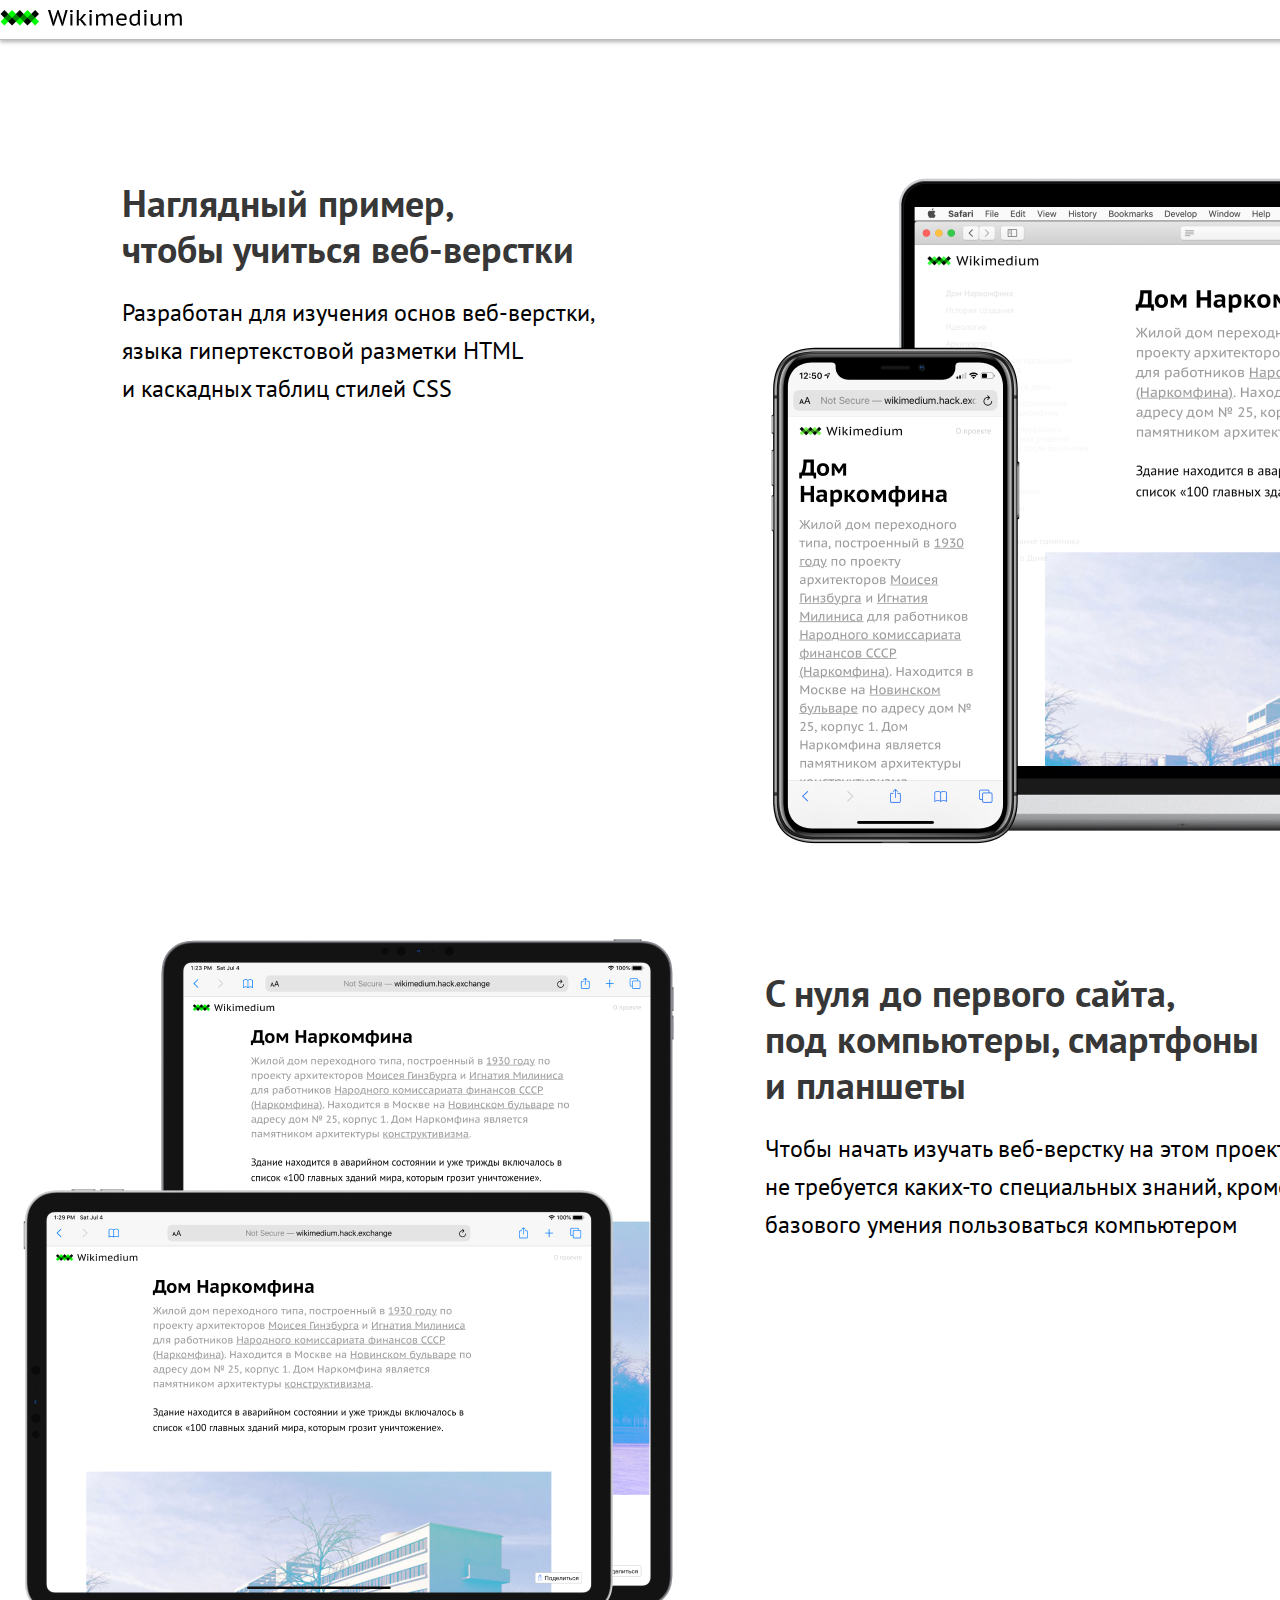
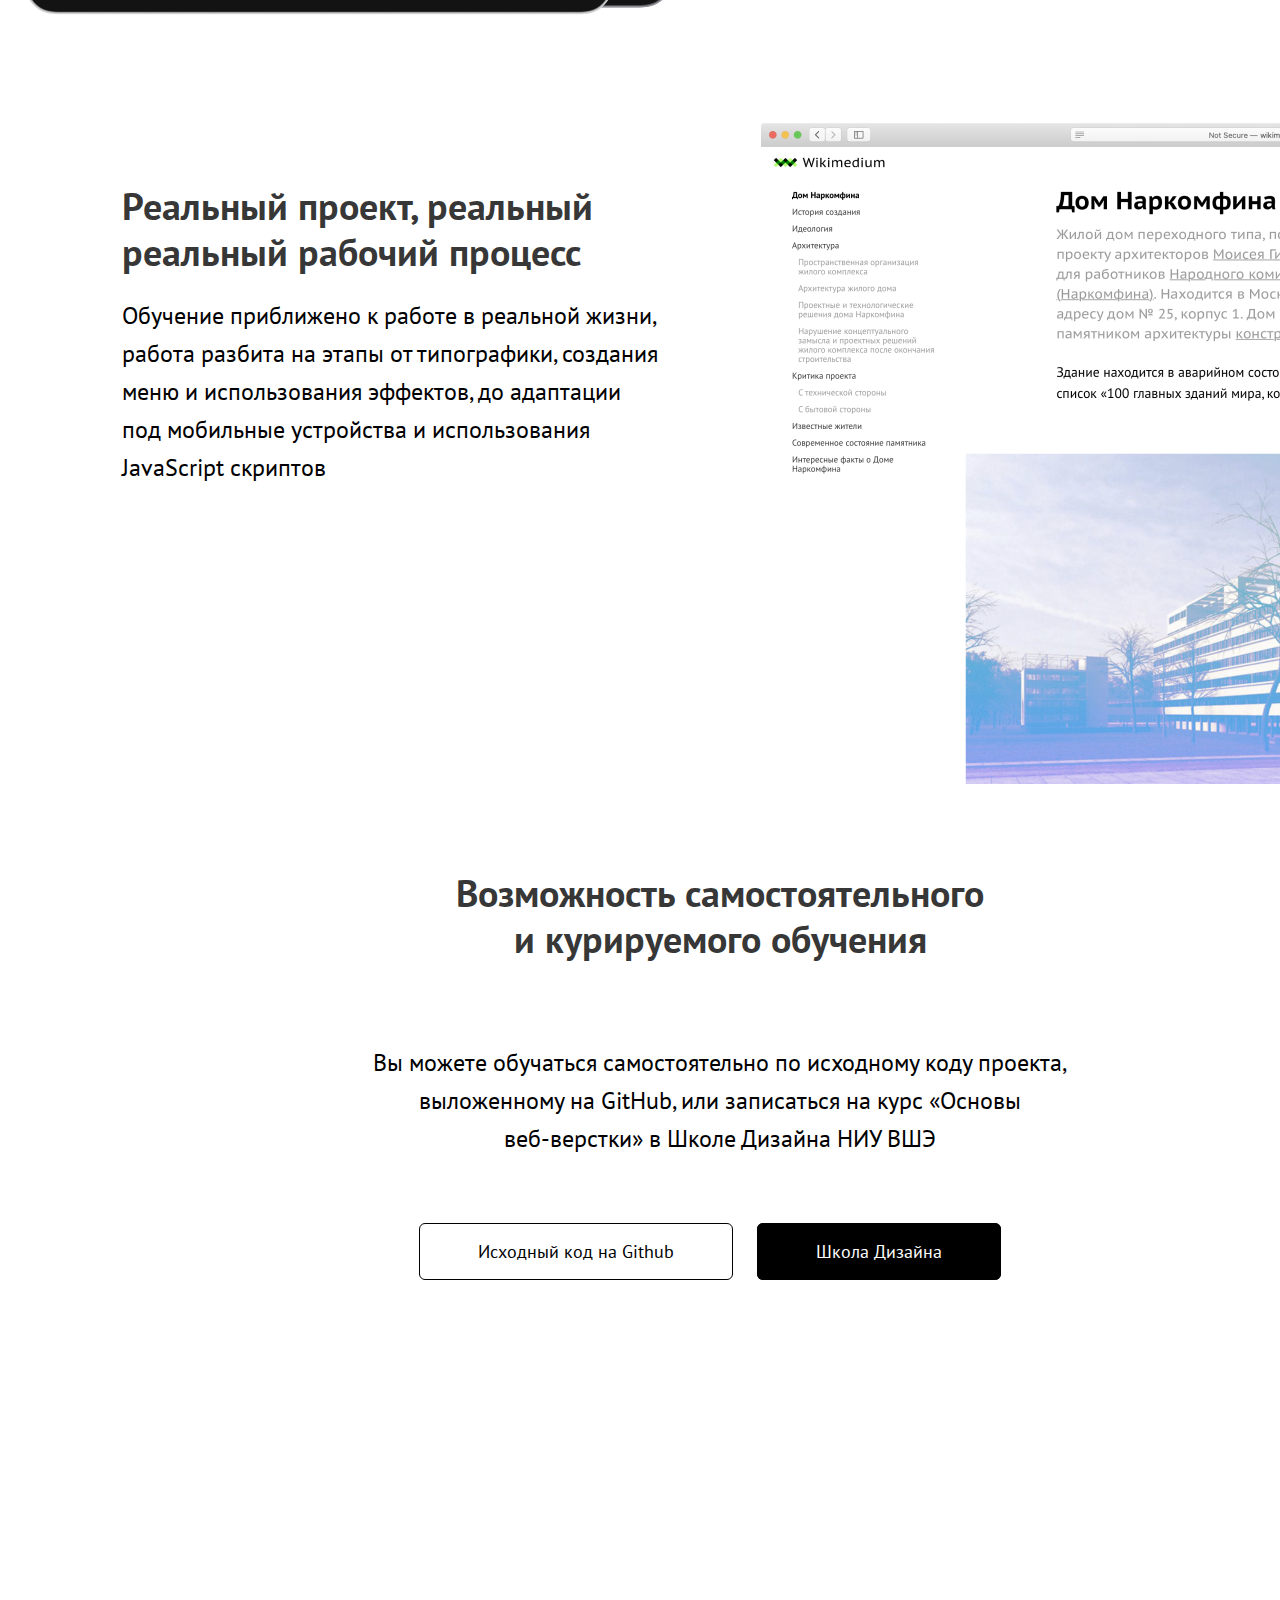
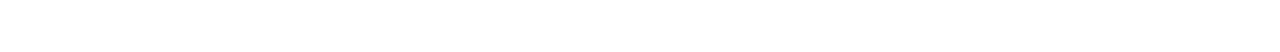
==== about.html @ 5c818b25 "preparation" ====
<!DOCTYPE html>
<html lang="en" dir="ltr">
  <head>
    <meta charset="utf-8">
    <title>О проекте</title>
    <link rel="stylesheet" href="stylesheets/style.css">
    <link rel="icon" type="image/x-icon" href="images/favicon.ico" />
    <link rel="icon" type="image/png" href="images/favicon.png" />
    <style media="screen">
      html {
        background: grey;
        display: block;
        height: 100%;
      }
      body {
        height: 3252px;
        width: 1440px;
        position: relative;
        display: block;
        margin: 0 auto;
        background: white;
      }

      body::before {
        position: absolute;
        top: 0;
        left: 0;
        content: '';
        width: 100%;
        height: 100%;
        background: url(images/1440.jpg);
        opacity:0;
      }
    </style>
  </head>
  <body>
    <!-- шапка -->
    <div class="menubar">
      <a href="about.html"><img src="images/logo.svg" alt=""></a>
      <a href="about.html">О проекте</a>
    </div>
    <!-- блоки -->
    <section>
      <div>
        <h2>Наглядный пример, <br> чтобы учиться веб-верстки</h2>
        <p>Разработан для изучения основ веб-верстки, <br> языка гипертекстовой разметки HTML <br> и каскадных таблиц стилей CSS</p>
      </div>
      <div>
        <img src="images/about1.png" alt="">
      </div>
    </section>
    <section>
      <div>
        <img src="images/about3.png" alt="">
      </div>
      <div>
        <h2>С нуля до первого сайта, <br> под компьютеры, смартфоны <br> и планшеты</h2>
        <p>Чтобы начать изучать веб-верстку на этом проекте, <br> не требуется каких-то специальных знаний, кроме <br> базового умения пользоваться компьютером</p>
      </div>
    </section>
    <section>
      <div>
        <h2>Реальный проект, реальный <br> реальный рабочий процесс</h2>
        <p>Обучение приближено к работе в реальной жизни, <br> работа разбита на этапы от типографики, создания <br> меню и использования эффектов, до адаптации <br> под мобильные устройства и использования JavaScript скриптов</p>
      </div>
      <div>
        <img src="images/about4.png" alt="">
      </div>
    </section>
    <section class="bottom_block">
      <h2>Возможность самостоятельного <br> и курируемого обучения</h2>
      <p>Вы можете обучаться самостоятельно по исходному коду проекта, <br> выложенному на GitHub, или записаться на курс «Основы <br> веб-верстки» в Школе Дизайна НИУ ВШЭ</p>
      <a href="https://design.hse.ru/ba/programming">Исходный код на Github</a>
      <a class="btn" href="https://design.hse.ru/ba/programming">Школа Дизайна</a>
    </section>
  </body>
</html>
---- stylesheets/style.css ----
@import 'reset.css';
@import url('https://fonts.googleapis.com/css?family=PT+Sans+Caption:400,700|PT+Sans:400,400i,700,700i&amp;subset=cyrillic');
@import 'layout.css';
@import 'sidebar.css';
@import 'content.css';
@import 'menubar.css';
@import 'about.css';
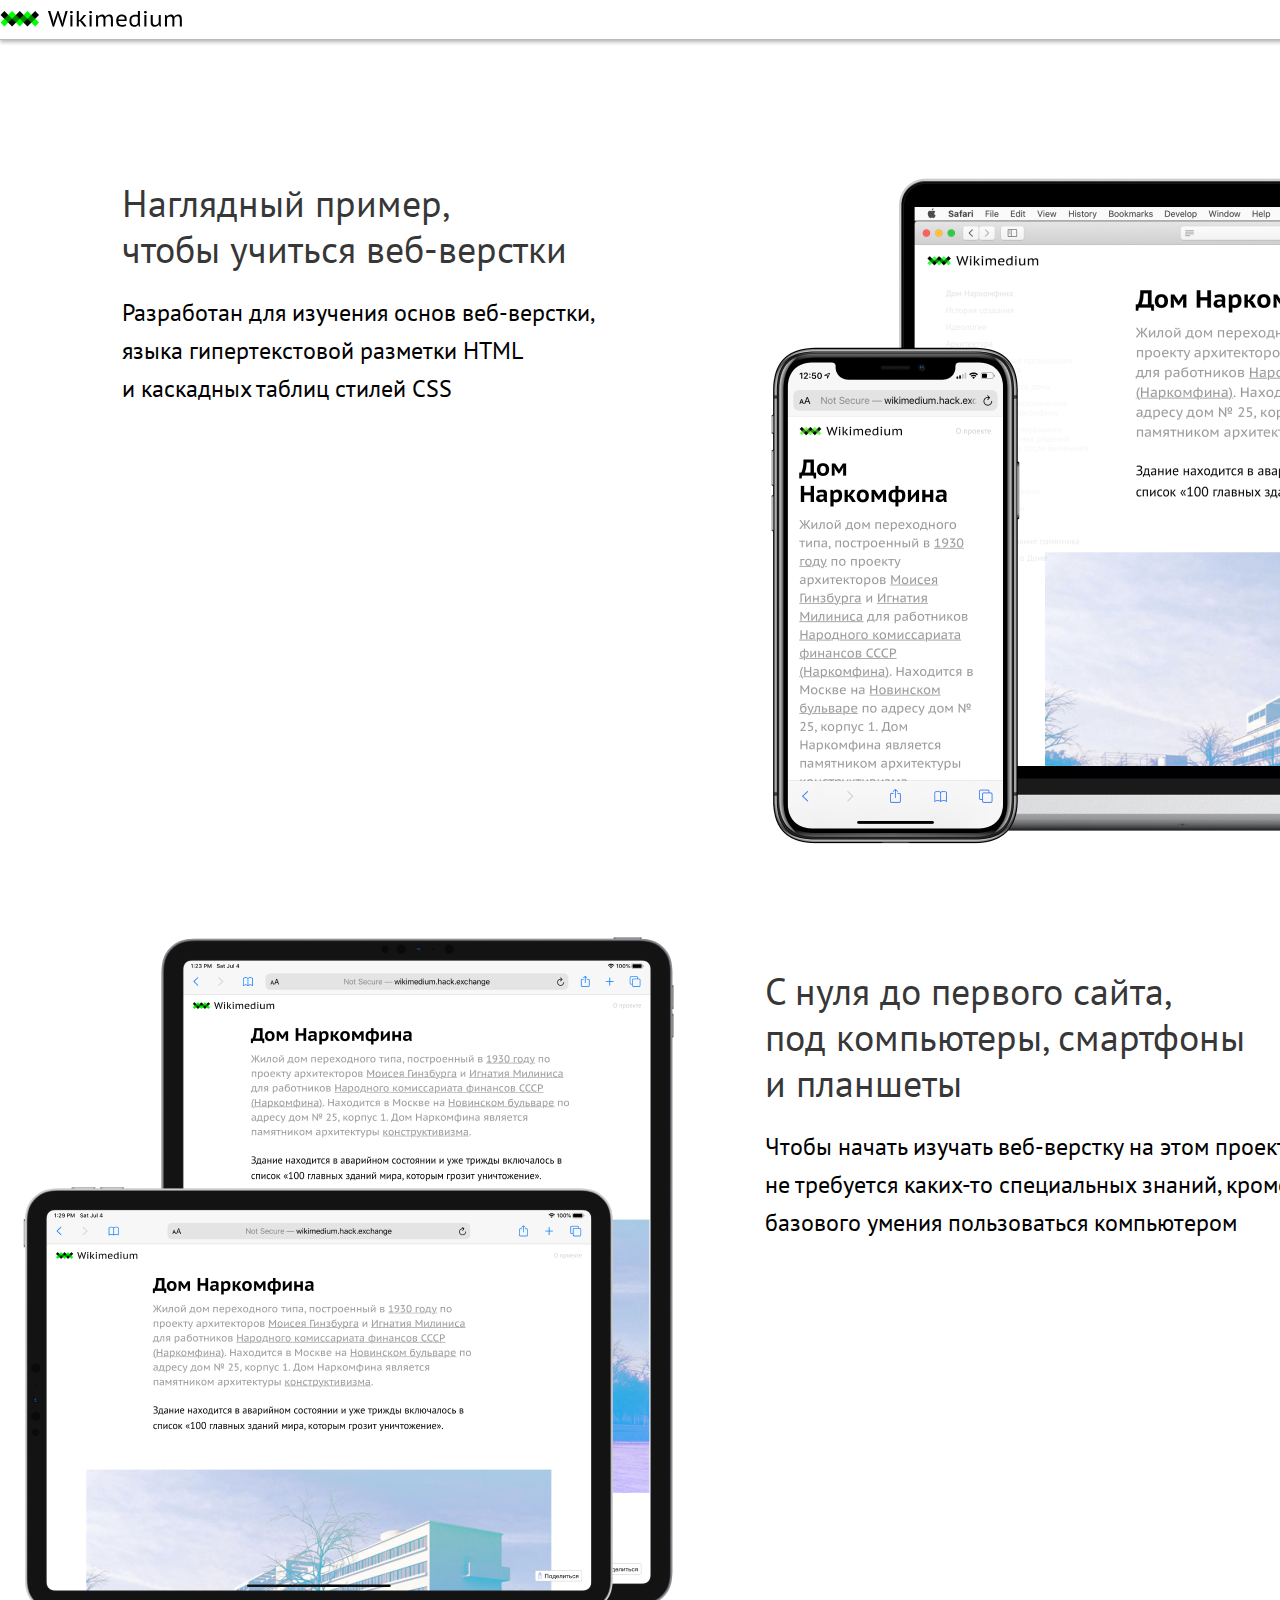
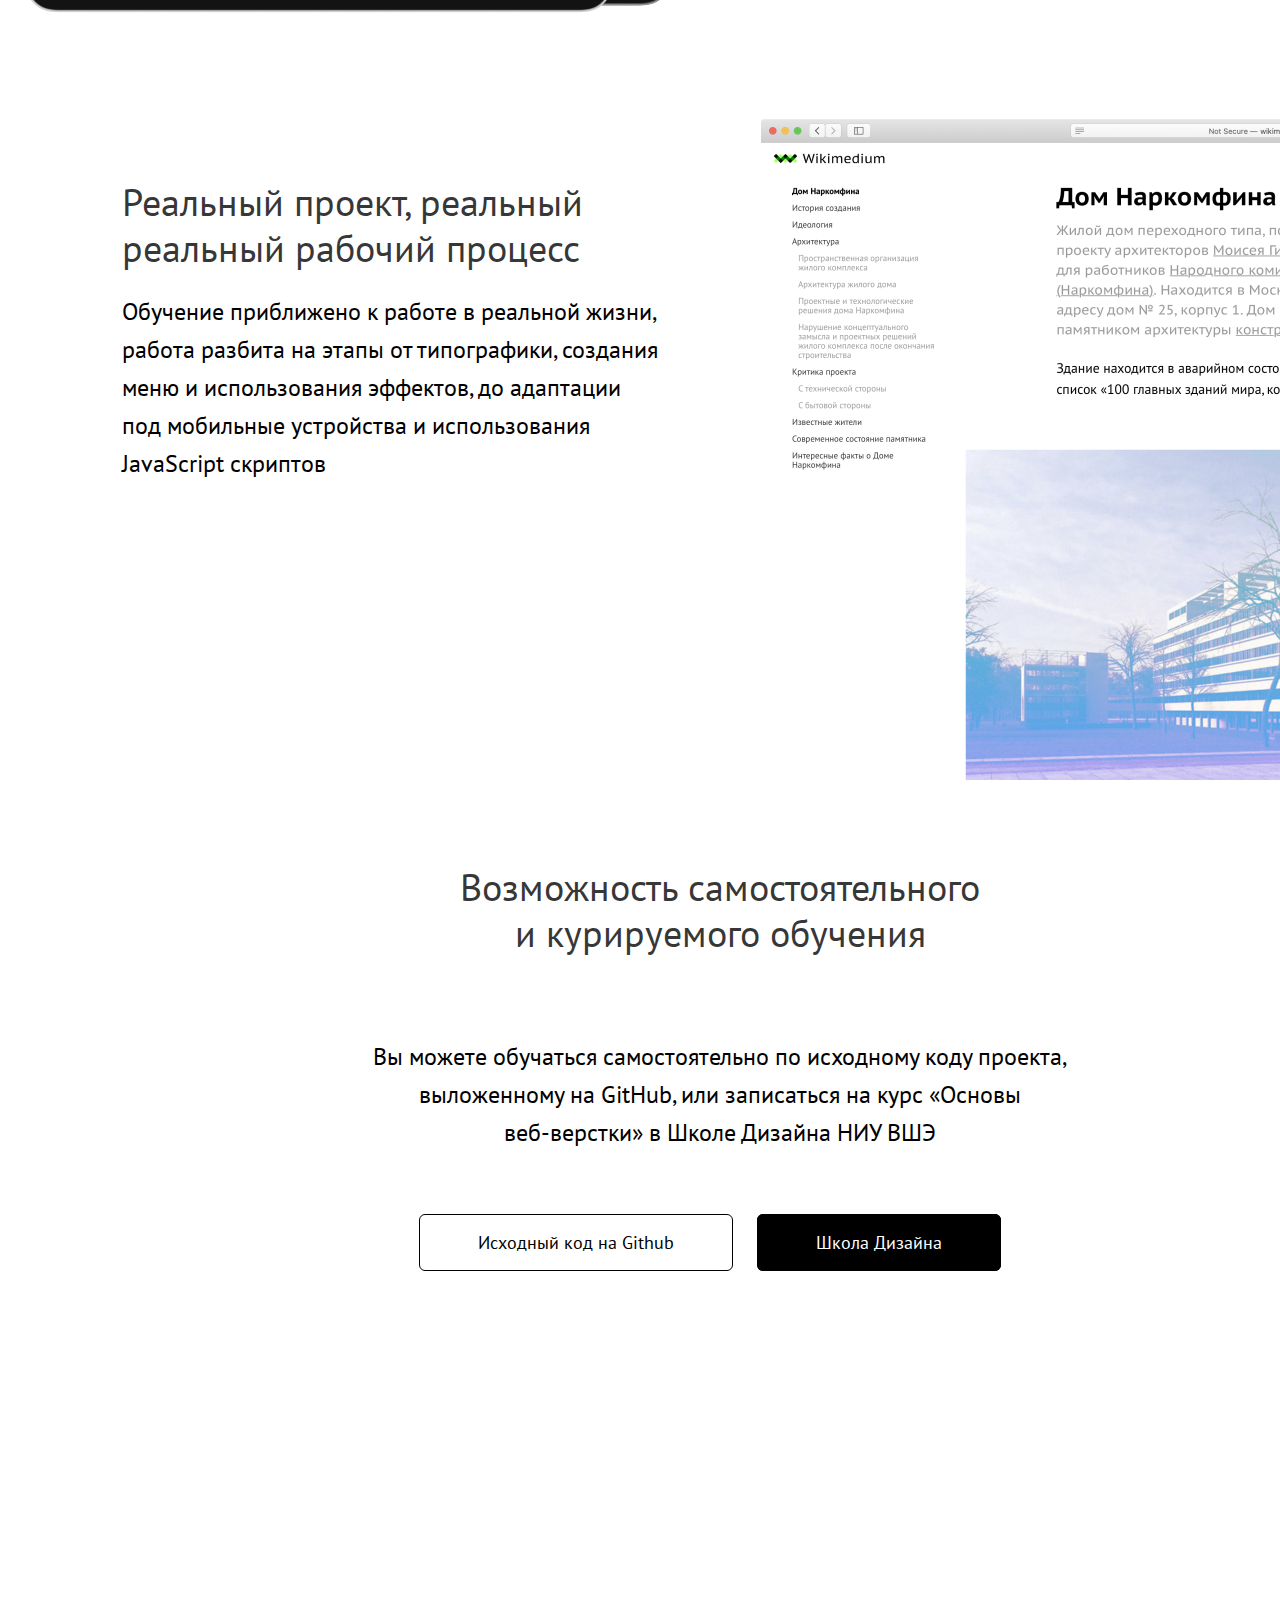
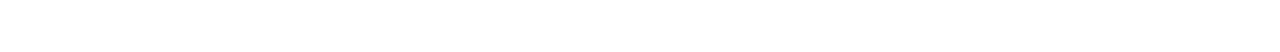
==== commit dca2a733: "pasternak" ====
--- a/about.html
+++ b/about.html
@@ -8,7 +8,7 @@
     <link rel="icon" type="image/png" href="images/favicon.png" />
     <style media="screen">
       html {
-        background: grey;
+        background: white;
         display: block;
         height: 100%;
       }
--- a/stylesheets/style.css
+++ b/stylesheets/style.css
@@ -5,3 +5,4 @@
 @import 'content.css';
 @import 'menubar.css';
 @import 'about.css';
+@import 'responsive.css';
